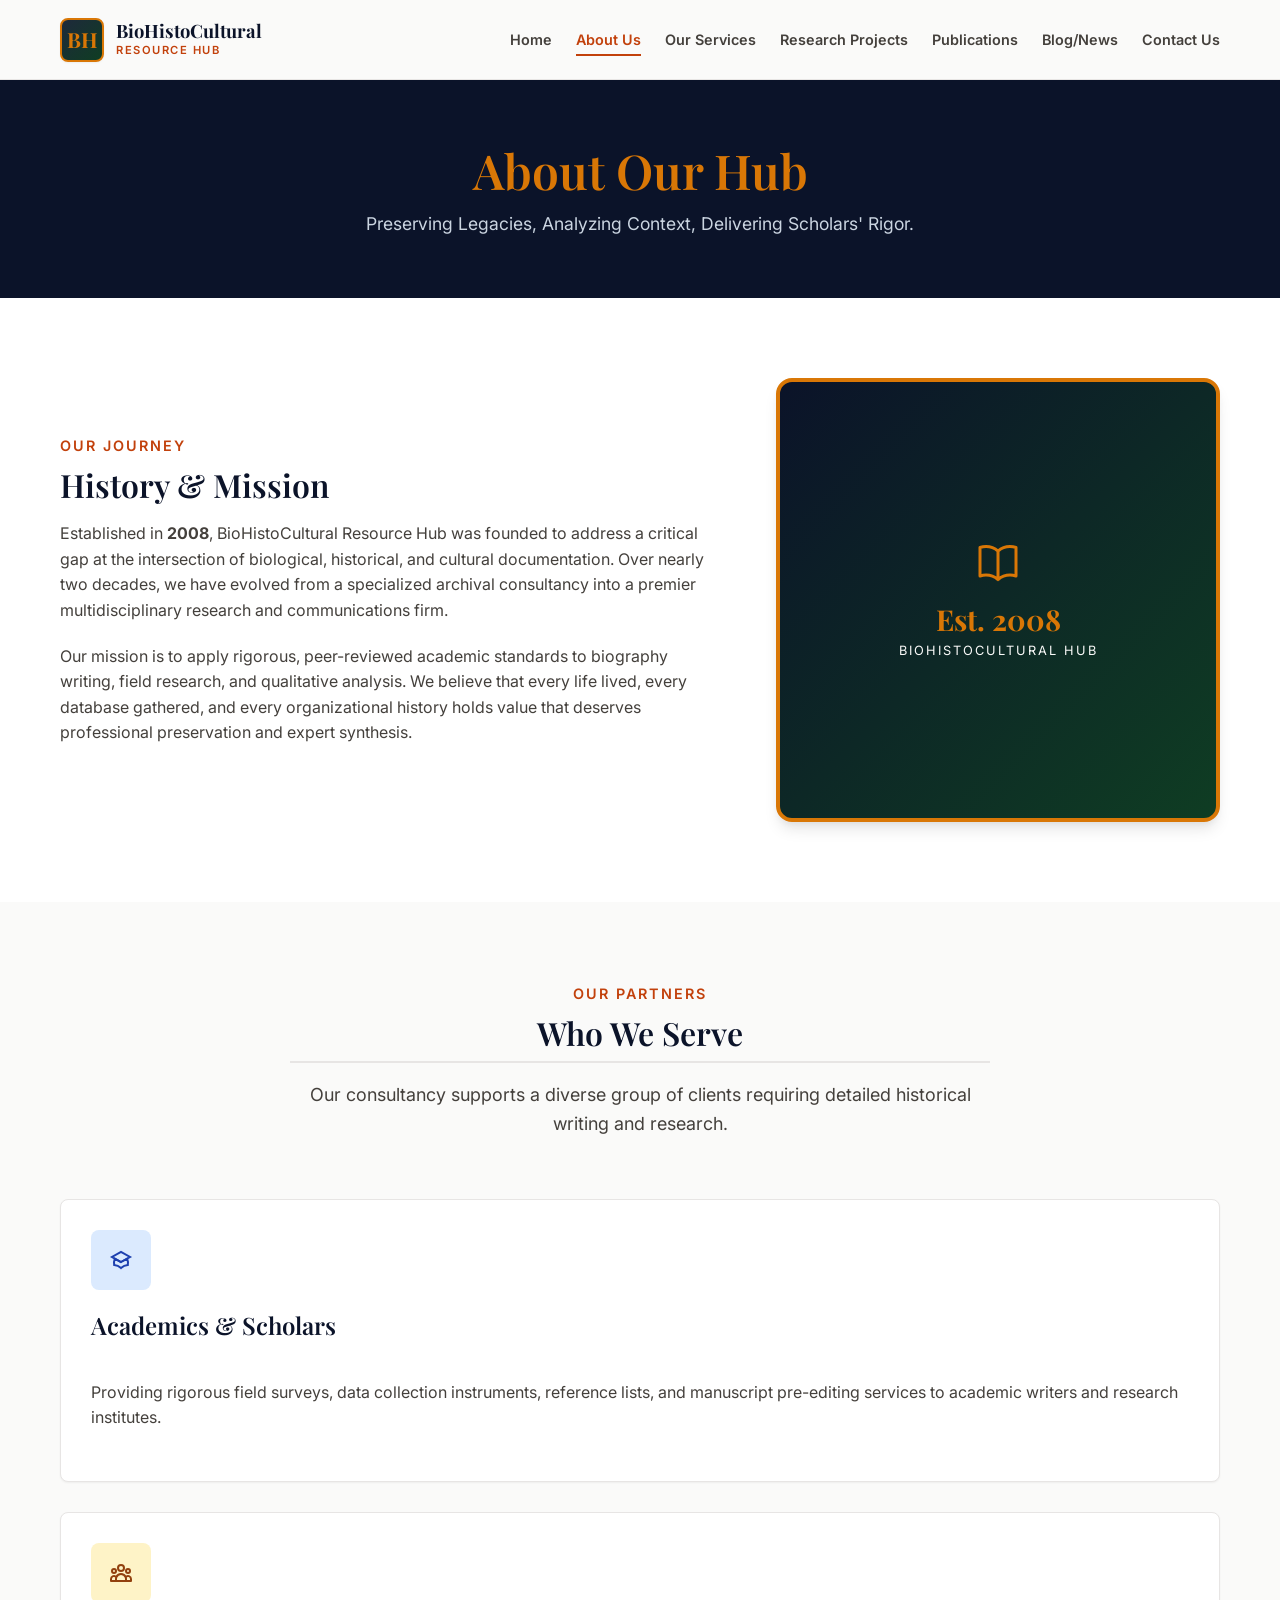
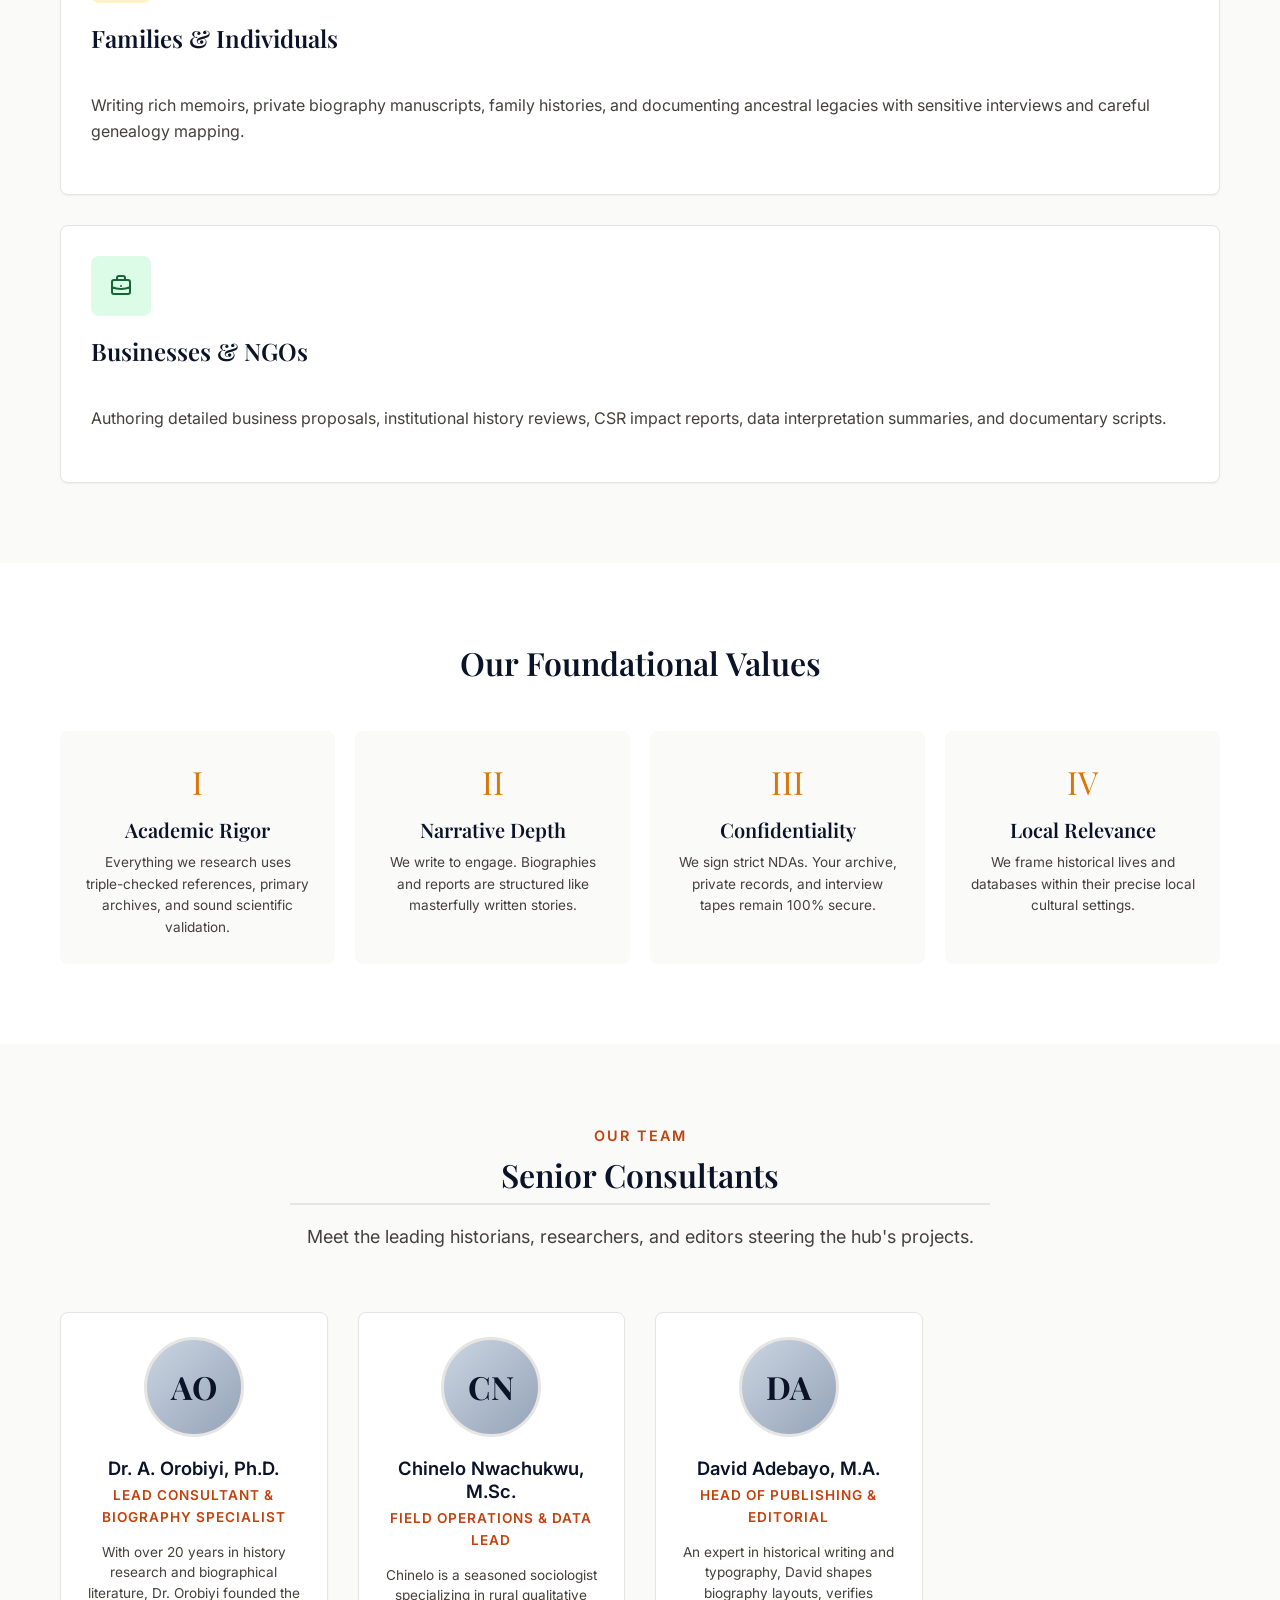
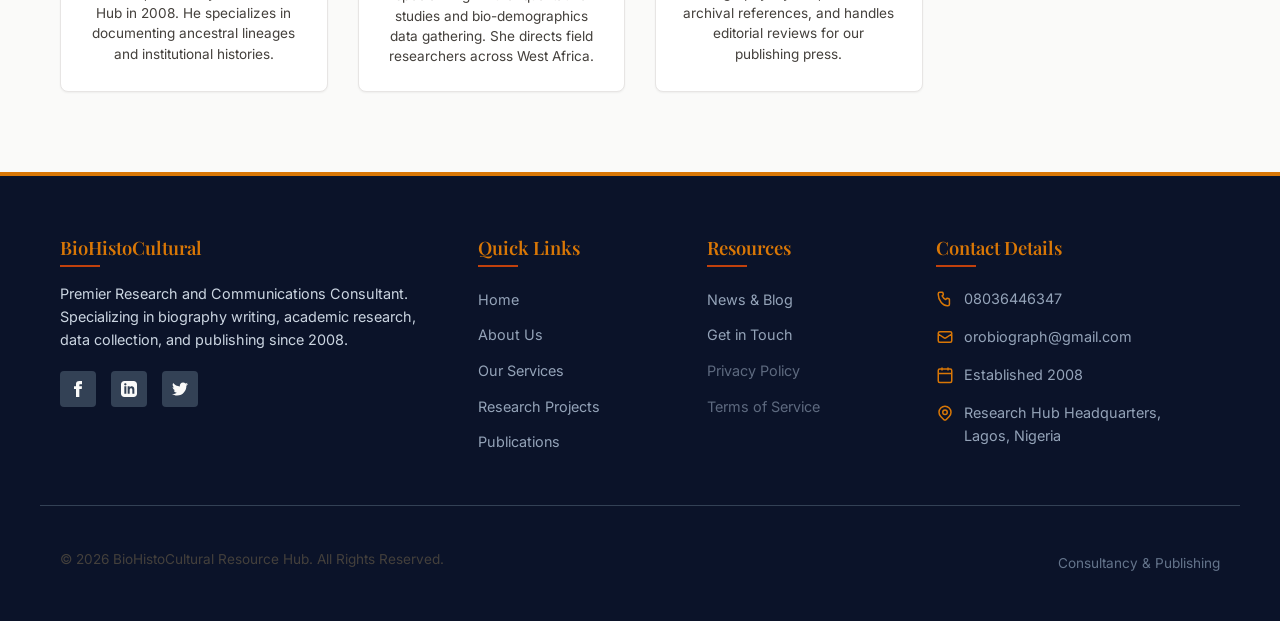
==== about.html @ 5bc04a0b "feat: initial commit" ====
<!DOCTYPE html>
<html lang="en">
<head>
  <meta charset="UTF-8">
  <meta name="viewport" content="width=device-width, initial-scale=1.0">
  <title>About Us — BioHistoCultural Resource Hub</title>
  <meta name="description" content="Learn about BioHistoCultural Resource Hub, founded in 2008. Explore our academic values, who we serve, and meet our senior research team.">
  <link rel="stylesheet" href="styles/variables.css">
  <link rel="stylesheet" href="styles/main.css">
  <link rel="stylesheet" href="styles/components.css">
  <link rel="stylesheet" href="styles/pages.css">
</head>
<body>

  <!-- Reusable Header Component Container -->
  <div id="header-root"></div>

  <main>
    <!-- Page Title Header -->
    <section class="bg-dark text-center" style="padding: 60px 0;">
      <div class="container animate-fade">
        <h1 style="color: var(--color-gold); margin: 0; font-size: 3rem;">About Our Hub</h1>
        <p style="color: #cbd5e1; margin-top: 10px; margin-bottom: 0; font-size: 1.1rem;">Preserving Legacies, Analyzing Context, Delivering Scholars' Rigor.</p>
      </div>
    </section>

    <!-- History & Mission -->
    <section class="bg-paper">
      <div class="container">
        <div class="about-history-grid">
          <div class="animate-left">
            <span class="section-subtitle">Our Journey</span>
            <h2 class="section-title" style="border-bottom: none; padding-bottom: 0;">History & Mission</h2>
            <p>
              Established in <strong>2008</strong>, BioHistoCultural Resource Hub was founded to address a critical gap at the intersection of biological, historical, and cultural documentation. Over nearly two decades, we have evolved from a specialized archival consultancy into a premier multidisciplinary research and communications firm.
            </p>
            <p>
              Our mission is to apply rigorous, peer-reviewed academic standards to biography writing, field research, and qualitative analysis. We believe that every life lived, every database gathered, and every organizational history holds value that deserves professional preservation and expert synthesis.
            </p>
          </div>
          <div class="animate-right">
            <div class="about-crest-placeholder">
              <svg width="48" height="48" fill="none" stroke="currentColor" stroke-width="1.5" viewBox="0 0 24 24"><path stroke-linecap="round" stroke-linejoin="round" d="M12 6.042A8.967 8.967 0 006 3.75c-1.052 0-2.062.18-3 .512v14.25A8.987 8.987 0 016 18c2.305 0 4.408.867 6 2.292m0-14.25a8.966 8.966 0 016-2.292c1.052 0 2.062.18 3 .512v14.25A8.987 8.987 0 0018 18a8.967 8.967 0 00-6 2.292m0-14.25v14.25"/></svg>
              <div class="crest-text">Est. 2008</div>
              <div class="crest-subtext">BioHistoCultural Hub</div>
            </div>
          </div>
        </div>
      </div>
    </section>

    <!-- Who We Serve -->
    <section>
      <div class="container">
        <div class="section-title-wrap text-center animate-fade">
          <span class="section-subtitle">Our Partners</span>
          <h2 class="section-title">Who We Serve</h2>
          <p class="section-desc">Our consultancy supports a diverse group of clients requiring detailed historical writing and research.</p>
        </div>

        <div class="card-grid">
          <!-- Scholars & Academics -->
          <div class="card animate-up stagger-1">
            <div class="card-icon" style="background-color: #dbeafe; color: #1e40af;">
              <svg width="24" height="24" fill="none" stroke="currentColor" stroke-width="2" viewBox="0 0 24 24"><path d="M12 14l9-5-9-5-9 5 9 5z"/><path d="M12 14l6.16-3.422a12.083 12.083 0 01.665 6.479A11.952 11.952 0 0012 20.055a11.952 11.952 0 00-6.824-2.998 12.078 12.078 0 01.665-6.479L12 14z"/></svg>
            </div>
            <h3>Academics & Scholars</h3>
            <p>Providing rigorous field surveys, data collection instruments, reference lists, and manuscript pre-editing services to academic writers and research institutes.</p>
          </div>

          <!-- Families & Individuals -->
          <div class="card animate-up stagger-2">
            <div class="card-icon" style="background-color: #fef3c7; color: #92400e;">
              <svg width="24" height="24" fill="none" stroke="currentColor" stroke-width="2" viewBox="0 0 24 24"><path stroke-linecap="round" stroke-linejoin="round" d="M17 20h5v-2a3 3 0 00-5.356-1.857M17 20H7m10 0v-2c0-.656-.126-1.283-.356-1.857M7 20H2v-2a3 3 0 015.356-1.857M7 20v-2c0-.656.126-1.283.356-1.857m0 0a5.002 5.002 0 019.288 0M15 7a3 3 0 11-6 0 3 3 0 016 0zm6 3a2 2 0 11-4 0 2 2 0 014 0zM7 10a2 2 0 11-4 0 2 2 0 014 0z"/></svg>
            </div>
            <h3>Families & Individuals</h3>
            <p>Writing rich memoirs, private biography manuscripts, family histories, and documenting ancestral legacies with sensitive interviews and careful genealogy mapping.</p>
          </div>

          <!-- Businesses & NGOs -->
          <div class="card animate-up stagger-3">
            <div class="card-icon" style="background-color: #dcfce7; color: #166534;">
              <svg width="24" height="24" fill="none" stroke="currentColor" stroke-width="2" viewBox="0 0 24 24"><path stroke-linecap="round" stroke-linejoin="round" d="M21 13.255A23.931 23.931 0 0112 15c-3.183 0-6.22-.62-9-1.745M16 6V4a2 2 0 00-2-2h-4a2 2 0 00-2 2v2m4 6h.01M5 20h14a2 2 0 002-2V8a2 2 0 00-2-2H5a2 2 0 00-2 2v10a2 2 0 002 2z"/></svg>
            </div>
            <h3>Businesses & NGOs</h3>
            <p>Authoring detailed business proposals, institutional history reviews, CSR impact reports, data interpretation summaries, and documentary scripts.</p>
          </div>
        </div>
      </div>
    </section>

    <!-- Our Values / Approach -->
    <section class="bg-paper">
      <div class="container animate-fade">
        <h2 class="text-center" style="margin-bottom: 40px; border-bottom: none;">Our Foundational Values</h2>
        <div style="display: grid; grid-template-columns: repeat(4, 1fr); gap: 20px; text-align: center;">
          <div class="animate-up stagger-1" style="background-color: var(--color-bg-base); padding: 25px; border-radius: var(--radius-md);">
            <div style="font-size: 2rem; color: var(--color-gold); font-family: var(--font-serif); margin-bottom: 10px;">I</div>
            <h4 style="margin-bottom: 10px;">Academic Rigor</h4>
            <p style="font-size: 0.85rem; margin: 0;">Everything we research uses triple-checked references, primary archives, and sound scientific validation.</p>
          </div>
          <div class="animate-up stagger-2" style="background-color: var(--color-bg-base); padding: 25px; border-radius: var(--radius-md);">
            <div style="font-size: 2rem; color: var(--color-gold); font-family: var(--font-serif); margin-bottom: 10px;">II</div>
            <h4 style="margin-bottom: 10px;">Narrative Depth</h4>
            <p style="font-size: 0.85rem; margin: 0;">We write to engage. Biographies and reports are structured like masterfully written stories.</p>
          </div>
          <div class="animate-up stagger-3" style="background-color: var(--color-bg-base); padding: 25px; border-radius: var(--radius-md);">
            <div style="font-size: 2rem; color: var(--color-gold); font-family: var(--font-serif); margin-bottom: 10px;">III</div>
            <h4 style="margin-bottom: 10px;">Confidentiality</h4>
            <p style="font-size: 0.85rem; margin: 0;">We sign strict NDAs. Your archive, private records, and interview tapes remain 100% secure.</p>
          </div>
          <div class="animate-up stagger-4" style="background-color: var(--color-bg-base); padding: 25px; border-radius: var(--radius-md);">
            <div style="font-size: 2rem; color: var(--color-gold); font-family: var(--font-serif); margin-bottom: 10px;">IV</div>
            <h4 style="margin-bottom: 10px;">Local Relevance</h4>
            <p style="font-size: 0.85rem; margin: 0;">We frame historical lives and databases within their precise local cultural settings.</p>
          </div>
        </div>
      </div>
    </section>

    <!-- Team Section -->
    <section>
      <div class="container">
        <div class="section-title-wrap text-center animate-fade">
          <span class="section-subtitle">Our Team</span>
          <h2 class="section-title">Senior Consultants</h2>
          <p class="section-desc">Meet the leading historians, researchers, and editors steering the hub's projects.</p>
        </div>

        <div class="team-grid">
          <!-- Team Member 1: Founder -->
          <div class="team-card animate-up stagger-1">
            <div class="team-avatar">AO</div>
            <h3 class="team-name">Dr. A. Orobiyi, Ph.D.</h3>
            <div class="team-role">Lead Consultant & Biography Specialist</div>
            <p class="team-bio">
              With over 20 years in history research and biographical literature, Dr. Orobiyi founded the Hub in 2008. He specializes in documenting ancestral lineages and institutional histories.
            </p>
          </div>

          <!-- Team Member 2: Chinelo -->
          <div class="team-card animate-up stagger-2">
            <div class="team-avatar">CN</div>
            <h3 class="team-name">Chinelo Nwachukwu, M.Sc.</h3>
            <div class="team-role">Field Operations & Data Lead</div>
            <p class="team-bio">
              Chinelo is a seasoned sociologist specializing in rural qualitative studies and bio-demographics data gathering. She directs field researchers across West Africa.
            </p>
          </div>

          <!-- Team Member 3: David -->
          <div class="team-card animate-up stagger-3">
            <div class="team-avatar">DA</div>
            <h3 class="team-name">David Adebayo, M.A.</h3>
            <div class="team-role">Head of Publishing & Editorial</div>
            <p class="team-bio">
              An expert in historical writing and typography, David shapes biography layouts, verifies archival references, and handles editorial reviews for our publishing press.
            </p>
          </div>
        </div>
      </div>
    </section>
  </main>

  <!-- Reusable Footer Component Container -->
  <div id="footer-root"></div>

  <!-- Scripts -->
  <script src="components/header.js"></script>
  <script src="components/footer.js"></script>
  <script src="js/main.js"></script>
</body>
</html>
---- styles/variables.css ----
@import url('https://fonts.googleapis.com/css2?family=Inter:wght@300;400;500;600;700&family=Playfair+Display:ital,wght@0,400;0,600;0,700;1,400&display=swap');

:root {
  /* Color Palette - Scholarship & Heritage */
  --color-navy-dark: #0b1329;       /* Deep scholar navy */
  --color-navy: #1e293b;            /* Classic dark navy */
  --color-navy-light: #334155;      /* Slate/Navy light */
  --color-green-dark: #0f3d23;      /* Deep forest green */
  --color-green: #15803d;           /* Vibrant forest green */
  --color-gold-dark: #b45309;       /* Scholarly warm gold */
  --color-gold: #d97706;            /* Rich gold */
  --color-terracotta: #c2410c;      /* Warm terracotta accent */
  --color-terracotta-light: #ffedd5;/* Soft cream terracotta */
  --color-bg-base: #fafaf9;         /* Soft warm off-white */
  --color-bg-paper: #ffffff;        /* Pure white paper */
  --color-bg-card: #f5f5f4;         /* Soft warm gray card */
  --color-border: #e7e5e4;          /* Soft warm border */
  
  /* Text Colors */
  --color-text-primary: #1c1917;    /* Stone 900 (High contrast) */
  --color-text-secondary: #44403c;  /* Stone 700 (Subtle) */
  --color-text-muted: #78716c;      /* Stone 500 (Disabled/Muted) */
  --color-text-on-dark: #fafaf9;    /* Clean off-white on dark backgrounds */
  
  /* Typography */
  --font-serif: 'Playfair Display', Georgia, serif;
  --font-sans: 'Inter', system-ui, -apple-system, BlinkMacSystemFont, 'Segoe UI', Roboto, sans-serif;
  
  /* Layout & Spacing */
  --container-max-width: 1200px;
  --header-height: 80px;
  
  /* Shadows */
  --shadow-sm: 0 1px 2px 0 rgba(0, 0, 0, 0.05);
  --shadow-md: 0 4px 6px -1px rgba(0, 0, 0, 0.1), 0 2px 4px -1px rgba(0, 0, 0, 0.06);
  --shadow-lg: 0 10px 15px -3px rgba(0, 0, 0, 0.1), 0 4px 6px -2px rgba(0, 0, 0, 0.05);
  
  /* Transitions */
  --transition-fast: 0.15s ease;
  --transition-normal: 0.3s ease;
  --transition-slow: 0.5s ease;
  
  /* Border Radius */
  --radius-sm: 4px;
  --radius-md: 8px;
  --radius-lg: 16px;
  --radius-full: 9999px;
}
---- styles/main.css ----
/* ==========================================================================
   CSS RESET & FOUNDATIONS
   ========================================================================== */
*, *::before, *::after {
  box-sizing: border-box;
}

body {
  margin: 0;
  padding: 0;
  font-family: var(--font-sans);
  background-color: var(--color-bg-base);
  color: var(--color-text-primary);
  line-height: 1.6;
  font-size: 16px;
  -webkit-font-smoothing: antialiased;
  -moz-osx-font-smoothing: grayscale;
}

/* Typography styles */
h1, h2, h3, h4, h5, h6 {
  font-family: var(--font-serif);
  color: var(--color-navy-dark);
  font-weight: 600;
  margin-top: 0;
  line-height: 1.25;
}

h1 { font-size: 2.5rem; }
h2 { font-size: 2rem; border-bottom: 2px solid var(--color-border); padding-bottom: 0.5rem; margin-bottom: 1.5rem; }
h3 { font-size: 1.5rem; }
h4 { font-size: 1.25rem; }

p {
  margin-bottom: 1.25rem;
  color: var(--color-text-secondary);
}

a {
  color: var(--color-terracotta);
  text-decoration: none;
  transition: color var(--transition-fast);
}

a:hover {
  color: var(--color-navy-dark);
}

img {
  max-width: 100%;
  height: auto;
  display: block;
  border-radius: var(--radius-sm);
}

/* ==========================================================================
   LAYOUT COMPONENTS
   ========================================================================== */
.container {
  width: 100%;
  max-width: var(--container-max-width);
  margin-left: auto;
  margin-right: auto;
  padding-left: 20px;
  padding-right: 20px;
}

/* Section styling */
section {
  padding: 80px 0;
  position: relative;
}

section.bg-dark {
  background-color: var(--color-navy-dark);
  color: var(--color-text-on-dark);
}

section.bg-dark h1,
section.bg-dark h2,
section.bg-dark h3,
section.bg-dark p {
  color: var(--color-text-on-dark);
}

section.bg-dark h2 {
  border-color: var(--color-navy-light);
}

section.bg-paper {
  background-color: var(--color-bg-paper);
}

/* ==========================================================================
   BUTTONS & ACTIONS
   ========================================================================== */
.btn {
  display: inline-flex;
  align-items: center;
  justify-content: center;
  padding: 12px 28px;
  border-radius: var(--radius-md);
  font-size: 0.95rem;
  font-weight: 600;
  cursor: pointer;
  transition: all var(--transition-fast);
  border: 2px solid transparent;
  text-align: center;
}

.btn-primary {
  background-color: var(--color-navy);
  color: var(--color-text-on-dark);
}

.btn-primary:hover {
  background-color: var(--color-navy-dark);
  color: var(--color-text-on-dark);
  transform: translateY(-2px);
  box-shadow: var(--shadow-md);
}

.btn-secondary {
  background-color: transparent;
  border-color: var(--color-navy);
  color: var(--color-navy);
}

.btn-secondary:hover {
  background-color: var(--color-navy);
  color: var(--color-text-on-dark);
  transform: translateY(-2px);
  box-shadow: var(--shadow-md);
}

.btn-accent {
  background-color: var(--color-terracotta);
  color: var(--color-text-on-dark);
}

.btn-accent:hover {
  background-color: #a83204;
  color: var(--color-text-on-dark);
  transform: translateY(-2px);
  box-shadow: var(--shadow-md);
}

.btn-sm {
  padding: 8px 16px;
  font-size: 0.85rem;
}

.btn-group {
  display: flex;
  gap: 15px;
  flex-wrap: wrap;
}

/* ==========================================================================
   CARD SYSTEM
   ========================================================================== */
.card-grid {
  display: grid;
  grid-template-columns: repeat(auto-fill, minmax(320px, 1-fraction));
  gap: 30px;
}

.card {
  background-color: var(--color-bg-paper);
  border: 1px solid var(--color-border);
  border-radius: var(--radius-md);
  padding: 30px;
  box-shadow: var(--shadow-sm);
  transition: all var(--transition-normal);
  display: flex;
  flex-direction: column;
}

.card:hover {
  transform: translateY(-5px);
  box-shadow: var(--shadow-lg);
  border-color: var(--color-gold);
}

.card-icon {
  margin-bottom: 20px;
  font-size: 2rem;
  color: var(--color-terracotta);
  display: flex;
  align-items: center;
  justify-content: center;
  width: 60px;
  height: 60px;
  background-color: var(--color-terracotta-light);
  border-radius: var(--radius-md);
}

/* ==========================================================================
   FORM CONTROLS
   ========================================================================== */
.form-group {
  margin-bottom: 20px;
}

.form-label {
  display: block;
  font-weight: 500;
  margin-bottom: 8px;
  color: var(--color-text-primary);
}

.form-control {
  width: 100%;
  padding: 12px 16px;
  border: 1px solid var(--color-border);
  border-radius: var(--radius-md);
  font-family: var(--font-sans);
  font-size: 1rem;
  background-color: var(--color-bg-paper);
  color: var(--color-text-primary);
  transition: border-color var(--transition-fast), box-shadow var(--transition-fast);
}

.form-control:focus {
  outline: none;
  border-color: var(--color-navy);
  box-shadow: 0 0 0 3px rgba(30, 41, 59, 0.1);
}

textarea.form-control {
  resize: vertical;
  min-height: 120px;
}

/* ==========================================================================
   UTILITY CLASSES & ANIMATIONS
   ========================================================================== */
.text-center { text-align: center; }
.text-left { text-align: left; }
.text-right { text-align: right; }

.section-title-wrap {
  text-align: center;
  margin-bottom: 60px;
  max-width: 700px;
  margin-left: auto;
  margin-right: auto;
}

.section-subtitle {
  color: var(--color-terracotta);
  font-family: var(--font-sans);
  font-weight: 600;
  text-transform: uppercase;
  letter-spacing: 2px;
  font-size: 0.9rem;
  display: block;
  margin-bottom: 8px;
}

.section-title {
  margin-bottom: 15px;
}

.section-desc {
  font-size: 1.125rem;
  color: var(--color-text-secondary);
}

/* Responsive grid layout */
@media (max-width: 768px) {
  h1 { font-size: 2rem; }
  h2 { font-size: 1.75rem; }
  section { padding: 60px 0; }
  .card-grid {
    grid-template-columns: 1fr;
  }
}

/* ==========================================================================
   SCROLL ANIMATIONS
   ========================================================================== */
.animate-fade {
  opacity: 0;
  transition: opacity var(--transition-slow);
}
.animate-fade.animated {
  opacity: 1;
}

.animate-up {
  opacity: 0;
  transform: translateY(40px);
  transition: opacity var(--transition-slow), transform var(--transition-slow);
}
.animate-up.animated {
  opacity: 1;
  transform: translateY(0);
}

.animate-left {
  opacity: 0;
  transform: translateX(-40px);
  transition: opacity var(--transition-slow), transform var(--transition-slow);
}
.animate-left.animated {
  opacity: 1;
  transform: translateX(0);
}

.animate-right {
  opacity: 0;
  transform: translateX(40px);
  transition: opacity var(--transition-slow), transform var(--transition-slow);
}
.animate-right.animated {
  opacity: 1;
  transform: translateX(0);
}

/* Stagger transitions for children list items */
.stagger-1 { transition-delay: 0.1s; }
.stagger-2 { transition-delay: 0.2s; }
.stagger-3 { transition-delay: 0.3s; }
.stagger-4 { transition-delay: 0.4s; }
.stagger-5 { transition-delay: 0.5s; }
---- styles/components.css ----
/* ==========================================================================
   HEADER NAVIGATION (STICKY)
   ========================================================================== */
.site-header {
  position: sticky;
  top: 0;
  left: 0;
  width: 100%;
  height: var(--header-height);
  background-color: rgba(250, 250, 249, 0.95);
  backdrop-filter: blur(8px);
  -webkit-backdrop-filter: blur(8px);
  border-bottom: 1px solid var(--color-border);
  z-index: 1000;
  display: flex;
  align-items: center;
  transition: all var(--transition-normal);
}

.site-header.scrolled {
  height: 70px;
  box-shadow: var(--shadow-md);
  background-color: rgba(15, 23, 42, 0.98);
  border-bottom-color: var(--color-navy-light);
}

.site-header.scrolled .logo-text {
  color: var(--color-text-on-dark);
}

.site-header.scrolled .logo-subtitle {
  color: var(--color-gold);
}

.site-header.scrolled .nav-link {
  color: var(--color-text-on-dark);
}

.site-header.scrolled .nav-link:hover,
.site-header.scrolled .nav-link.active {
  color: var(--color-gold);
}

.site-header.scrolled .hamburger-line {
  background-color: var(--color-text-on-dark);
}

.header-container {
  display: flex;
  justify-content: space-between;
  align-items: center;
  width: 100%;
}

/* Brand Logo */
.logo {
  display: flex;
  align-items: center;
  gap: 12px;
}

.logo-icon {
  width: 44px;
  height: 44px;
  background: linear-gradient(135deg, var(--color-navy), var(--color-green-dark));
  border-radius: var(--radius-md);
  display: flex;
  align-items: center;
  justify-content: center;
  border: 2px solid var(--color-gold);
  color: var(--color-gold);
  font-family: var(--font-serif);
  font-weight: 700;
  font-size: 1.3rem;
  box-shadow: var(--shadow-sm);
  transition: transform var(--transition-fast);
}

.logo:hover .logo-icon {
  transform: rotate(-5deg) scale(1.05);
}

.logo-info {
  display: flex;
  flex-direction: column;
}

.logo-text {
  font-family: var(--font-serif);
  font-size: 1.15rem;
  font-weight: 700;
  color: var(--color-navy-dark);
  line-height: 1.2;
}

.logo-subtitle {
  font-size: 0.7rem;
  text-transform: uppercase;
  letter-spacing: 1.5px;
  color: var(--color-terracotta);
  font-weight: 600;
}

/* Nav Menu */
.nav-menu {
  display: flex;
  align-items: center;
  gap: 30px;
}

.nav-list {
  display: flex;
  list-style: none;
  margin: 0;
  padding: 0;
  gap: 24px;
}

.nav-link {
  font-size: 0.9rem;
  font-weight: 600;
  color: var(--color-text-secondary);
  position: relative;
  padding: 8px 0;
  transition: color var(--transition-fast);
}

.nav-link::after {
  content: '';
  position: absolute;
  bottom: 0;
  left: 0;
  width: 0;
  height: 2px;
  background-color: var(--color-terracotta);
  transition: width var(--transition-fast);
}

.nav-link:hover::after,
.nav-link.active::after {
  width: 100%;
}

.nav-link:hover,
.nav-link.active {
  color: var(--color-terracotta);
}

/* Mobile Toggle Hamburger */
.hamburger {
  display: none;
  flex-direction: column;
  justify-content: space-between;
  width: 24px;
  height: 18px;
  background: transparent;
  border: none;
  cursor: pointer;
  padding: 0;
  z-index: 1100;
}

.hamburger-line {
  width: 100%;
  height: 2px;
  background-color: var(--color-navy-dark);
  transition: all var(--transition-fast);
}

/* Mobile Overlay Menu Open state */
@media (max-width: 991px) {
  .hamburger {
    display: flex;
  }
  
  .nav-menu {
    position: fixed;
    top: 0;
    right: -100%;
    width: 300px;
    height: 100vh;
    background-color: var(--color-navy-dark);
    padding: 100px 40px 40px;
    flex-direction: column;
    align-items: flex-start;
    justify-content: flex-start;
    box-shadow: var(--shadow-lg);
    transition: right var(--transition-normal);
    z-index: 1050;
  }
  
  .nav-menu.open {
    right: 0;
  }
  
  .nav-list {
    flex-direction: column;
    width: 100%;
    gap: 20px;
  }
  
  .nav-link {
    color: var(--color-text-on-dark);
    font-size: 1.1rem;
    display: block;
    width: 100%;
  }
  
  .nav-link::after {
    background-color: var(--color-gold);
  }
  
  .nav-link:hover,
  .nav-link.active {
    color: var(--color-gold);
  }
  
  /* Hamburger Animations */
  .hamburger.open .hamburger-line:nth-child(1) {
    transform: translateY(8px) rotate(45deg);
  }
  .hamburger.open .hamburger-line:nth-child(2) {
    opacity: 0;
  }
  .hamburger.open .hamburger-line:nth-child(3) {
    transform: translateY(-8px) rotate(-45deg);
  }
}

/* ==========================================================================
   FOOTER SECTION
   ========================================================================== */
.site-footer {
  background-color: var(--color-navy-dark);
  color: var(--color-text-on-dark);
  padding: 60px 0 30px;
  border-top: 4px solid var(--color-gold);
}

.footer-grid {
  display: grid;
  grid-template-columns: 2fr 1fr 1fr 1.5fr;
  gap: 40px;
  margin-bottom: 40px;
}

@media (max-width: 991px) {
  .footer-grid {
    grid-template-columns: 1fr 1fr;
  }
}

@media (max-width: 576px) {
  .footer-grid {
    grid-template-columns: 1fr;
  }
}

.footer-col h4 {
  color: var(--color-gold);
  font-size: 1.15rem;
  margin-bottom: 20px;
  position: relative;
  padding-bottom: 8px;
}

.footer-col h4::after {
  content: '';
  position: absolute;
  bottom: 0;
  left: 0;
  width: 40px;
  height: 2px;
  background-color: var(--color-terracotta);
}

.footer-about p {
  color: #94a3b8;
  font-size: 0.9rem;
  margin-bottom: 20px;
}

.footer-links {
  list-style: none;
  padding: 0;
  margin: 0;
}

.footer-links li {
  margin-bottom: 10px;
}

.footer-links a {
  color: #94a3b8;
  font-size: 0.9rem;
  transition: all var(--transition-fast);
  display: inline-block;
}

.footer-links a:hover {
  color: var(--color-gold);
  transform: translateX(4px);
}

.footer-contact-info {
  list-style: none;
  padding: 0;
  margin: 0;
}

.footer-contact-info li {
  display: flex;
  align-items: flex-start;
  gap: 10px;
  margin-bottom: 15px;
  font-size: 0.9rem;
  color: #94a3b8;
}

.footer-contact-info li svg {
  color: var(--color-gold);
  margin-top: 3px;
  flex-shrink: 0;
}

.footer-contact-info a {
  color: #94a3b8;
}

.footer-contact-info a:hover {
  color: var(--color-gold);
}

.social-links {
  display: flex;
  gap: 15px;
}

.social-btn {
  display: flex;
  align-items: center;
  justify-content: center;
  width: 36px;
  height: 36px;
  border-radius: var(--radius-sm);
  background-color: var(--color-navy-light);
  color: var(--color-text-on-dark);
  transition: all var(--transition-fast);
}

.social-btn:hover {
  background-color: var(--color-gold);
  color: var(--color-navy-dark);
  transform: translateY(-2px);
}

.footer-bottom {
  border-top: 1px solid var(--color-navy-light);
  padding-top: 30px;
  display: flex;
  justify-content: space-between;
  align-items: center;
  flex-wrap: wrap;
  gap: 15px;
  font-size: 0.85rem;
  color: #64748b;
}

.footer-bottom-links {
  display: flex;
  gap: 20px;
}

.footer-bottom-links a {
  color: #64748b;
}

.footer-bottom-links a:hover {
  color: var(--color-gold);
}

/* ==========================================================================
   TRUST BADGE & MISCELLANEOUS
   ========================================================================== */
.trust-badge {
  display: inline-flex;
  align-items: center;
  gap: 8px;
  padding: 6px 14px;
  background-color: var(--color-terracotta-light);
  border-radius: var(--radius-full);
  color: var(--color-terracotta);
  font-size: 0.85rem;
  font-weight: 600;
  border: 1px solid rgba(194, 65, 12, 0.2);
  margin-bottom: 20px;
}

.trust-badge-dark {
  background-color: var(--color-navy-light);
  color: var(--color-gold);
  border-color: rgba(217, 119, 6, 0.2);
}

/* ==========================================================================
   MAP PLACEHOLDER
   ========================================================================== */
.map-placeholder {
  width: 100%;
  height: 350px;
  background-color: #e2e8f0;
  border: 1px solid var(--color-border);
  border-radius: var(--radius-md);
  position: relative;
  overflow: hidden;
  box-shadow: var(--shadow-sm);
}

.map-visual {
  position: absolute;
  top: 0;
  left: 0;
  width: 100%;
  height: 100%;
  opacity: 0.8;
  background-image: radial-gradient(#94a3b8 1px, transparent 1px), radial-gradient(#94a3b8 1px, #e2e8f0 1px);
  background-size: 20px 20px;
  background-position: 0 0, 10px 10px;
}

.map-content {
  position: absolute;
  top: 50%;
  left: 50%;
  transform: translate(-50%, -50%);
  background-color: rgba(255, 255, 255, 0.95);
  padding: 25px;
  border-radius: var(--radius-md);
  border: 1px solid var(--color-gold);
  text-align: center;
  max-width: 320px;
  box-shadow: var(--shadow-lg);
  backdrop-filter: blur(4px);
}

.map-content h4 {
  margin-bottom: 5px;
}

.map-content p {
  font-size: 0.85rem;
  margin-bottom: 15px;
}
---- styles/pages.css ----
/* ==========================================================================
   HOME PAGE LAYOUT
   ========================================================================== */
.hero-section {
  background-color: var(--color-navy-dark);
  background-image: linear-gradient(135deg, rgba(11, 19, 41, 0.95) 0%, rgba(15, 83, 35, 0.4) 100%);
  color: var(--color-text-on-dark);
  padding: 120px 0 100px;
  text-align: center;
  position: relative;
  overflow: hidden;
}

.hero-section::before {
  content: '';
  position: absolute;
  top: 0;
  left: 0;
  width: 100%;
  height: 100%;
  opacity: 0.05;
  background-image: radial-gradient(var(--color-gold) 1.5px, transparent 1.5px);
  background-size: 24px 24px;
  pointer-events: none;
}

.hero-content {
  max-width: 800px;
  margin: 0 auto;
  z-index: 10;
  position: relative;
}

.hero-title {
  font-size: 3.5rem;
  color: var(--color-bg-base);
  margin-bottom: 24px;
  line-height: 1.15;
}

.hero-tagline {
  font-size: 1.35rem;
  color: var(--color-gold);
  font-weight: 500;
  margin-bottom: 30px;
  font-family: var(--font-sans);
}

.hero-intro {
  font-size: 1.15rem;
  line-height: 1.7;
  color: #cbd5e1;
  margin-bottom: 40px;
}

/* Service Snapshot Grid */
.home-services-intro {
  margin-bottom: 50px;
}

.home-services-grid {
  display: grid;
  grid-template-columns: repeat(3, 1fr);
  gap: 30px;
}

@media (max-width: 991px) {
  .home-services-grid {
    grid-template-columns: repeat(2, 1fr);
  }
}

@media (max-width: 768px) {
  .hero-title { font-size: 2.5rem; }
  .hero-tagline { font-size: 1.15rem; }
  .home-services-grid {
    grid-template-columns: 1fr;
  }
}

/* Testimonial Quote slider */
.testimonial-section {
  background-color: var(--color-bg-card);
}

.testimonial-grid {
  display: grid;
  grid-template-columns: repeat(2, 1fr);
  gap: 30px;
  margin-top: 40px;
}

@media (max-width: 768px) {
  .testimonial-grid {
    grid-template-columns: 1fr;
  }
}

.testimonial-card {
  background-color: var(--color-bg-paper);
  border-left: 4px solid var(--color-terracotta);
  border-radius: var(--radius-md);
  padding: 30px;
  box-shadow: var(--shadow-sm);
  position: relative;
}

.testimonial-quote {
  font-family: var(--font-serif);
  font-style: italic;
  font-size: 1.1rem;
  color: var(--color-text-secondary);
  margin-bottom: 20px;
  line-height: 1.6;
}

.testimonial-author {
  display: flex;
  align-items: center;
  gap: 12px;
}

.author-avatar {
  width: 48px;
  height: 48px;
  background-color: var(--color-navy);
  border-radius: var(--radius-full);
  display: flex;
  align-items: center;
  justify-content: center;
  color: var(--color-gold);
  font-weight: 700;
  font-size: 1.1rem;
}

.author-info h5 {
  margin: 0;
  font-family: var(--font-sans);
  font-size: 0.95rem;
  font-weight: 600;
  color: var(--color-navy-dark);
}

.author-info p {
  margin: 0;
  font-size: 0.8rem;
  color: var(--color-text-muted);
}

/* ==========================================================================
   ABOUT US PAGE LAYOUT
   ========================================================================== */
.about-history-grid {
  display: grid;
  grid-template-columns: 1.2fr 0.8fr;
  gap: 50px;
  align-items: center;
}

@media (max-width: 991px) {
  .about-history-grid {
    grid-template-columns: 1fr;
  }
}

.about-crest-placeholder {
  width: 100%;
  aspect-ratio: 1;
  background: linear-gradient(135deg, var(--color-navy-dark), var(--color-green-dark));
  border: 4px solid var(--color-gold);
  border-radius: var(--radius-lg);
  display: flex;
  flex-direction: column;
  align-items: center;
  justify-content: center;
  color: var(--color-gold);
  padding: 40px;
  text-align: center;
  box-shadow: var(--shadow-lg);
}

.crest-text {
  font-family: var(--font-serif);
  font-size: 1.8rem;
  font-weight: 700;
  margin-top: 15px;
  line-height: 1.2;
}

.crest-subtext {
  font-size: 0.8rem;
  letter-spacing: 2px;
  text-transform: uppercase;
  margin-top: 5px;
  color: var(--color-bg-base);
}

/* Team Grid */
.team-grid {
  display: grid;
  grid-template-columns: repeat(auto-fill, minmax(250px, 1fr));
  gap: 30px;
  margin-top: 40px;
}

.team-card {
  background-color: var(--color-bg-paper);
  border: 1px solid var(--color-border);
  border-radius: var(--radius-md);
  padding: 24px;
  text-align: center;
  box-shadow: var(--shadow-sm);
  transition: all var(--transition-normal);
}

.team-card:hover {
  transform: translateY(-5px);
  box-shadow: var(--shadow-md);
  border-color: var(--color-gold);
}

.team-avatar {
  width: 100px;
  height: 100px;
  background: linear-gradient(135deg, #cbd5e1, #94a3b8);
  border: 3px solid var(--color-border);
  border-radius: var(--radius-full);
  margin: 0 auto 20px;
  display: flex;
  align-items: center;
  justify-content: center;
  color: var(--color-navy-dark);
  font-size: 2rem;
  font-weight: 700;
  font-family: var(--font-serif);
  transition: border-color var(--transition-normal);
}

.team-card:hover .team-avatar {
  border-color: var(--color-gold);
}

.team-name {
  font-family: var(--font-sans);
  font-size: 1.15rem;
  font-weight: 600;
  margin-bottom: 5px;
  color: var(--color-navy-dark);
}

.team-role {
  font-size: 0.85rem;
  color: var(--color-terracotta);
  text-transform: uppercase;
  letter-spacing: 1px;
  font-weight: 600;
  margin-bottom: 12px;
}

.team-bio {
  font-size: 0.85rem;
  color: var(--color-text-secondary);
  line-height: 1.5;
  margin-bottom: 0;
}

/* ==========================================================================
   SERVICES PAGE LAYOUT
   ========================================================================== */
.service-details-grid {
  display: grid;
  grid-template-columns: repeat(2, 1fr);
  gap: 40px;
  margin-top: 40px;
}

@media (max-width: 768px) {
  .service-details-grid {
    grid-template-columns: 1fr;
  }
}

.service-card-expanded {
  background-color: var(--color-bg-paper);
  border: 1px solid var(--color-border);
  border-radius: var(--radius-md);
  padding: 40px;
  box-shadow: var(--shadow-sm);
  display: flex;
  flex-direction: column;
  justify-content: space-between;
}

.service-card-expanded h3 {
  border-bottom: 2px solid var(--color-terracotta-light);
  padding-bottom: 10px;
  margin-bottom: 15px;
}

.service-card-expanded ul {
  padding-left: 20px;
  margin-bottom: 30px;
}

.service-card-expanded li {
  margin-bottom: 8px;
  color: var(--color-text-secondary);
  font-size: 0.95rem;
}

/* ==========================================================================
   RESEARCH PROJECTS PAGE
   ========================================================================== */
.filter-nav {
  display: flex;
  justify-content: center;
  gap: 10px;
  margin-bottom: 40px;
  flex-wrap: wrap;
}

.filter-btn {
  background-color: var(--color-bg-paper);
  border: 1px solid var(--color-border);
  padding: 8px 20px;
  border-radius: var(--radius-full);
  font-weight: 600;
  font-size: 0.9rem;
  color: var(--color-text-secondary);
  cursor: pointer;
  transition: all var(--transition-fast);
}

.filter-btn:hover,
.filter-btn.active {
  background-color: var(--color-navy);
  color: var(--color-text-on-dark);
  border-color: var(--color-navy);
}

.project-card {
  display: flex;
  flex-direction: column;
  justify-content: space-between;
  height: 100%;
}

.project-tag {
  display: inline-block;
  align-self: flex-start;
  font-size: 0.75rem;
  font-weight: 600;
  text-transform: uppercase;
  color: var(--color-gold-dark);
  background-color: #fef3c7;
  padding: 4px 10px;
  border-radius: var(--radius-sm);
  margin-bottom: 15px;
}

.project-meta {
  font-size: 0.85rem;
  color: var(--color-text-muted);
  margin-bottom: 10px;
  font-weight: 500;
}

/* ==========================================================================
   PUBLICATIONS PAGE
   ========================================================================== */
.publications-list {
  display: flex;
  flex-direction: column;
  gap: 25px;
}

.publication-item {
  background-color: var(--color-bg-paper);
  border: 1px solid var(--color-border);
  border-left: 5px solid var(--color-navy);
  border-radius: var(--radius-md);
  padding: 25px 30px;
  box-shadow: var(--shadow-sm);
  display: flex;
  justify-content: space-between;
  align-items: center;
  gap: 30px;
  transition: all var(--transition-normal);
}

.publication-item:hover {
  transform: translateX(5px);
  border-left-color: var(--color-gold);
  box-shadow: var(--shadow-md);
}

@media (max-width: 768px) {
  .publication-item {
    flex-direction: column;
    align-items: flex-start;
    gap: 20px;
  }
}

.pub-info {
  flex: 1;
}

.pub-title {
  font-family: var(--font-serif);
  font-size: 1.25rem;
  font-weight: 600;
  color: var(--color-navy-dark);
  margin-bottom: 8px;
}

.pub-citation {
  font-family: var(--font-sans);
  font-size: 0.9rem;
  color: var(--color-text-secondary);
  line-height: 1.5;
  margin-bottom: 10px;
}

.pub-tags {
  display: flex;
  gap: 10px;
  flex-wrap: wrap;
}

.pub-tag {
  font-size: 0.75rem;
  padding: 2px 8px;
  background-color: var(--color-bg-card);
  color: var(--color-text-secondary);
  border-radius: var(--radius-sm);
  border: 1px solid var(--color-border);
}

.pub-action {
  flex-shrink: 0;
}

/* ==========================================================================
   BLOG / NEWS PAGES
   ========================================================================== */
.blog-card {
  display: flex;
  flex-direction: column;
  justify-content: space-between;
}

.blog-date {
  font-size: 0.85rem;
  color: var(--color-text-muted);
  margin-bottom: 10px;
  display: block;
}

.blog-card-title {
  font-family: var(--font-serif);
  font-size: 1.35rem;
  margin-bottom: 12px;
  line-height: 1.3;
}

.blog-card-title a {
  color: var(--color-navy-dark);
}

.blog-card-title a:hover {
  color: var(--color-terracotta);
}

/* Single Blog Post Template */
.blog-post-container {
  max-width: 800px;
  margin: 0 auto;
  padding: 60px 20px;
}

.post-header {
  text-align: center;
  margin-bottom: 40px;
}

.post-category {
  color: var(--color-terracotta);
  text-transform: uppercase;
  font-weight: 600;
  letter-spacing: 1.5px;
  font-size: 0.85rem;
  margin-bottom: 10px;
  display: block;
}

.post-title {
  font-size: 2.8rem;
  margin-bottom: 20px;
}

.post-meta {
  display: flex;
  justify-content: center;
  gap: 20px;
  font-size: 0.9rem;
  color: var(--color-text-muted);
  border-bottom: 1px solid var(--color-border);
  padding-bottom: 20px;
}

.post-content {
  font-size: 1.1rem;
  line-height: 1.8;
  color: var(--color-text-primary);
  font-family: var(--font-serif);
}

.post-content p {
  margin-bottom: 1.6rem;
  color: var(--color-text-secondary);
}

.post-content blockquote {
  border-left: 4px solid var(--color-gold);
  padding-left: 20px;
  margin: 30px 0;
  font-style: italic;
  color: var(--color-navy-light);
  font-size: 1.25rem;
}

.post-content h3 {
  font-family: var(--font-sans);
  color: var(--color-navy-dark);
  font-size: 1.5rem;
  margin-top: 40px;
  margin-bottom: 15px;
}

.post-footer {
  border-top: 1px solid var(--color-border);
  padding-top: 30px;
  margin-top: 50px;
  display: flex;
  justify-content: space-between;
  align-items: center;
}

.author-card {
  display: flex;
  align-items: center;
  gap: 15px;
  background-color: var(--color-bg-card);
  padding: 20px;
  border-radius: var(--radius-md);
  margin-top: 40px;
}

/* ==========================================================================
   CONTACT US PAGE LAYOUT
   ========================================================================== */
.contact-grid {
  display: grid;
  grid-template-columns: 1.1fr 0.9fr;
  gap: 50px;
}

@media (max-width: 991px) {
  .contact-grid {
    grid-template-columns: 1fr;
  }
}

.contact-info-panel {
  background-color: var(--color-navy-dark);
  color: var(--color-text-on-dark);
  padding: 40px;
  border-radius: var(--radius-lg);
  border-top: 4px solid var(--color-gold);
  box-shadow: var(--shadow-lg);
}

.contact-info-panel h3 {
  color: var(--color-text-on-dark);
  margin-bottom: 30px;
}

.contact-channels {
  list-style: none;
  padding: 0;
  margin: 0 0 40px 0;
}

.contact-channels li {
  display: flex;
  align-items: flex-start;
  gap: 15px;
  margin-bottom: 25px;
}

.contact-channels svg {
  color: var(--color-gold);
  flex-shrink: 0;
  margin-top: 4px;
}

.channel-title {
  display: block;
  font-size: 0.8rem;
  text-transform: uppercase;
  color: var(--color-gold);
  font-weight: 600;
  letter-spacing: 1px;
  margin-bottom: 4px;
}

.channel-detail a {
  color: var(--color-text-on-dark);
  font-size: 1.1rem;
  font-weight: 500;
}

.channel-detail a:hover {
  color: var(--color-gold);
}

.channel-detail span {
  font-size: 1rem;
  color: #cbd5e1;
}

/* Success Modal / Banner */
.submit-status-banner {
  padding: 15px 20px;
  border-radius: var(--radius-md);
  margin-bottom: 20px;
  display: none;
  font-weight: 500;
  font-size: 0.95rem;
}

.submit-status-banner.success {
  display: block;
  background-color: #dcfce7;
  color: #166534;
  border: 1px solid #bbf7d0;
}

.submit-status-banner.error {
  display: block;
  background-color: #fee2e2;
  color: #991b1b;
  border: 1px solid #fecaca;
}
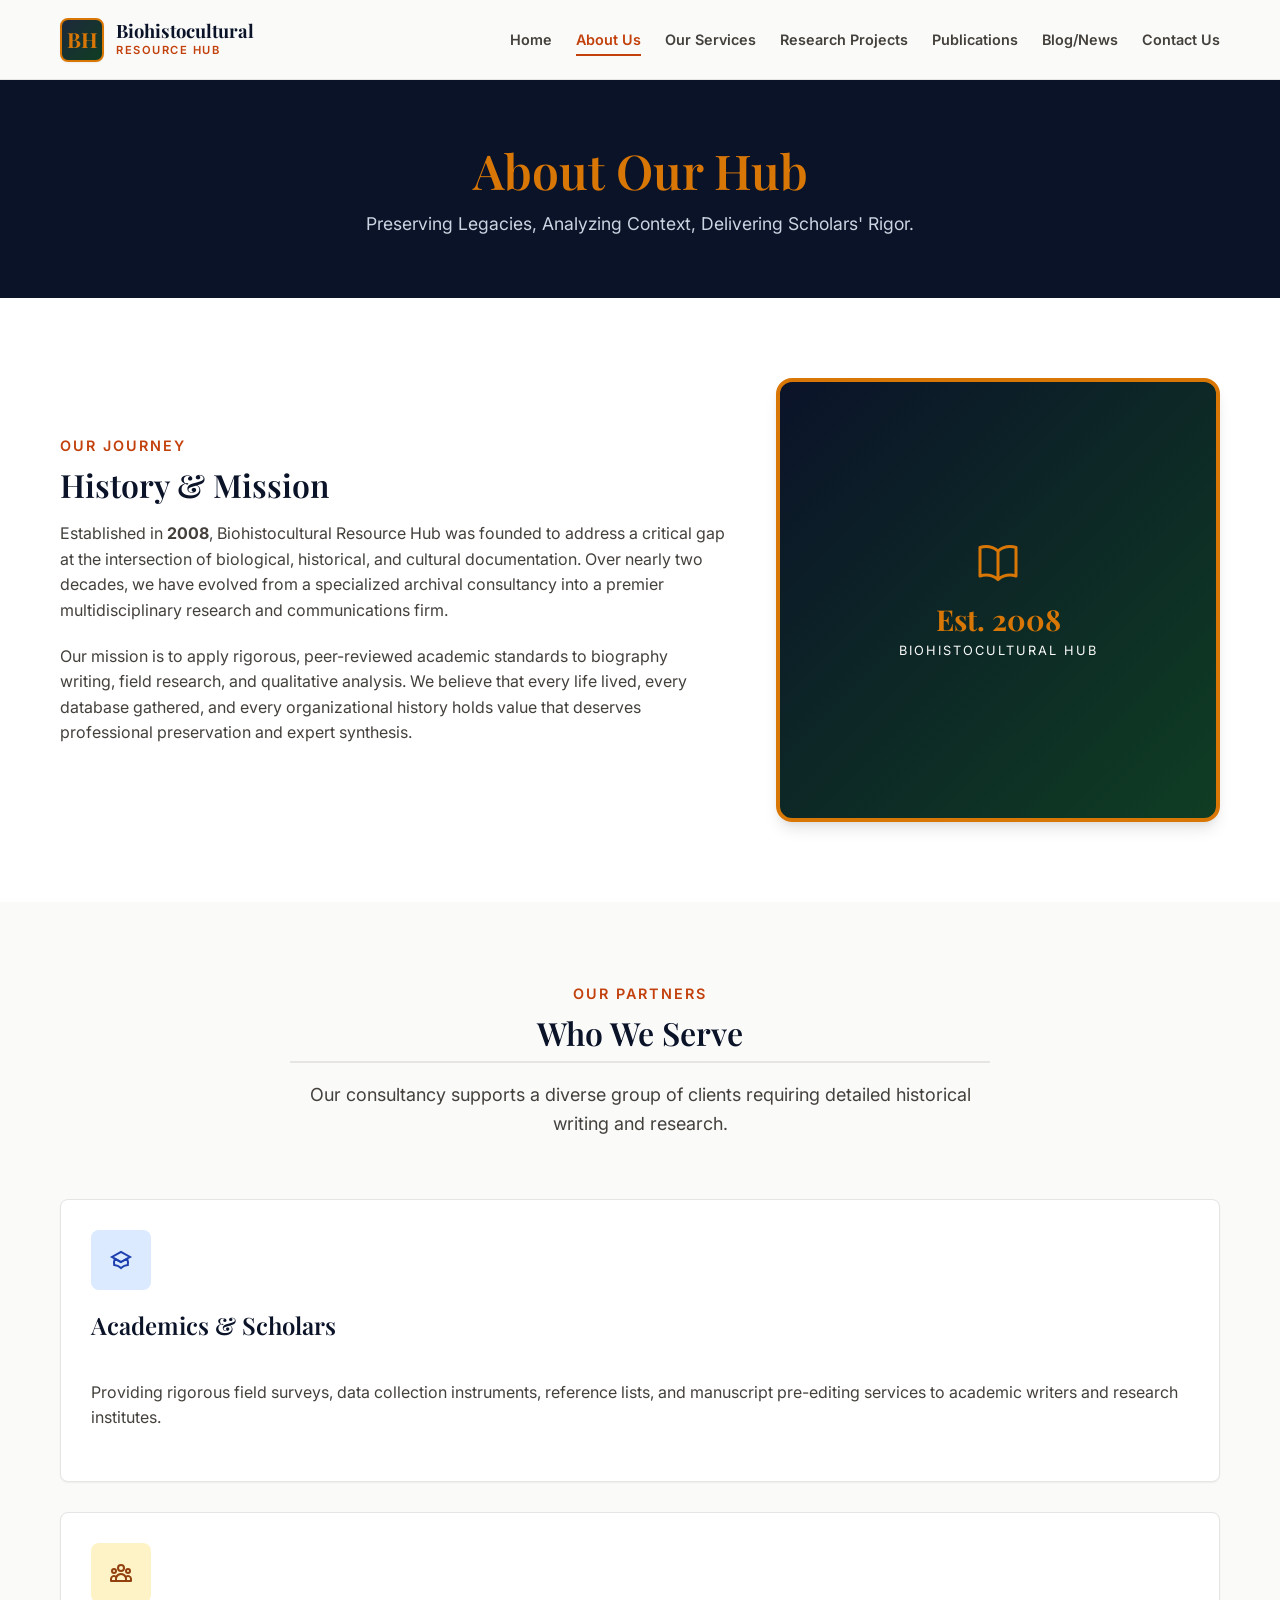
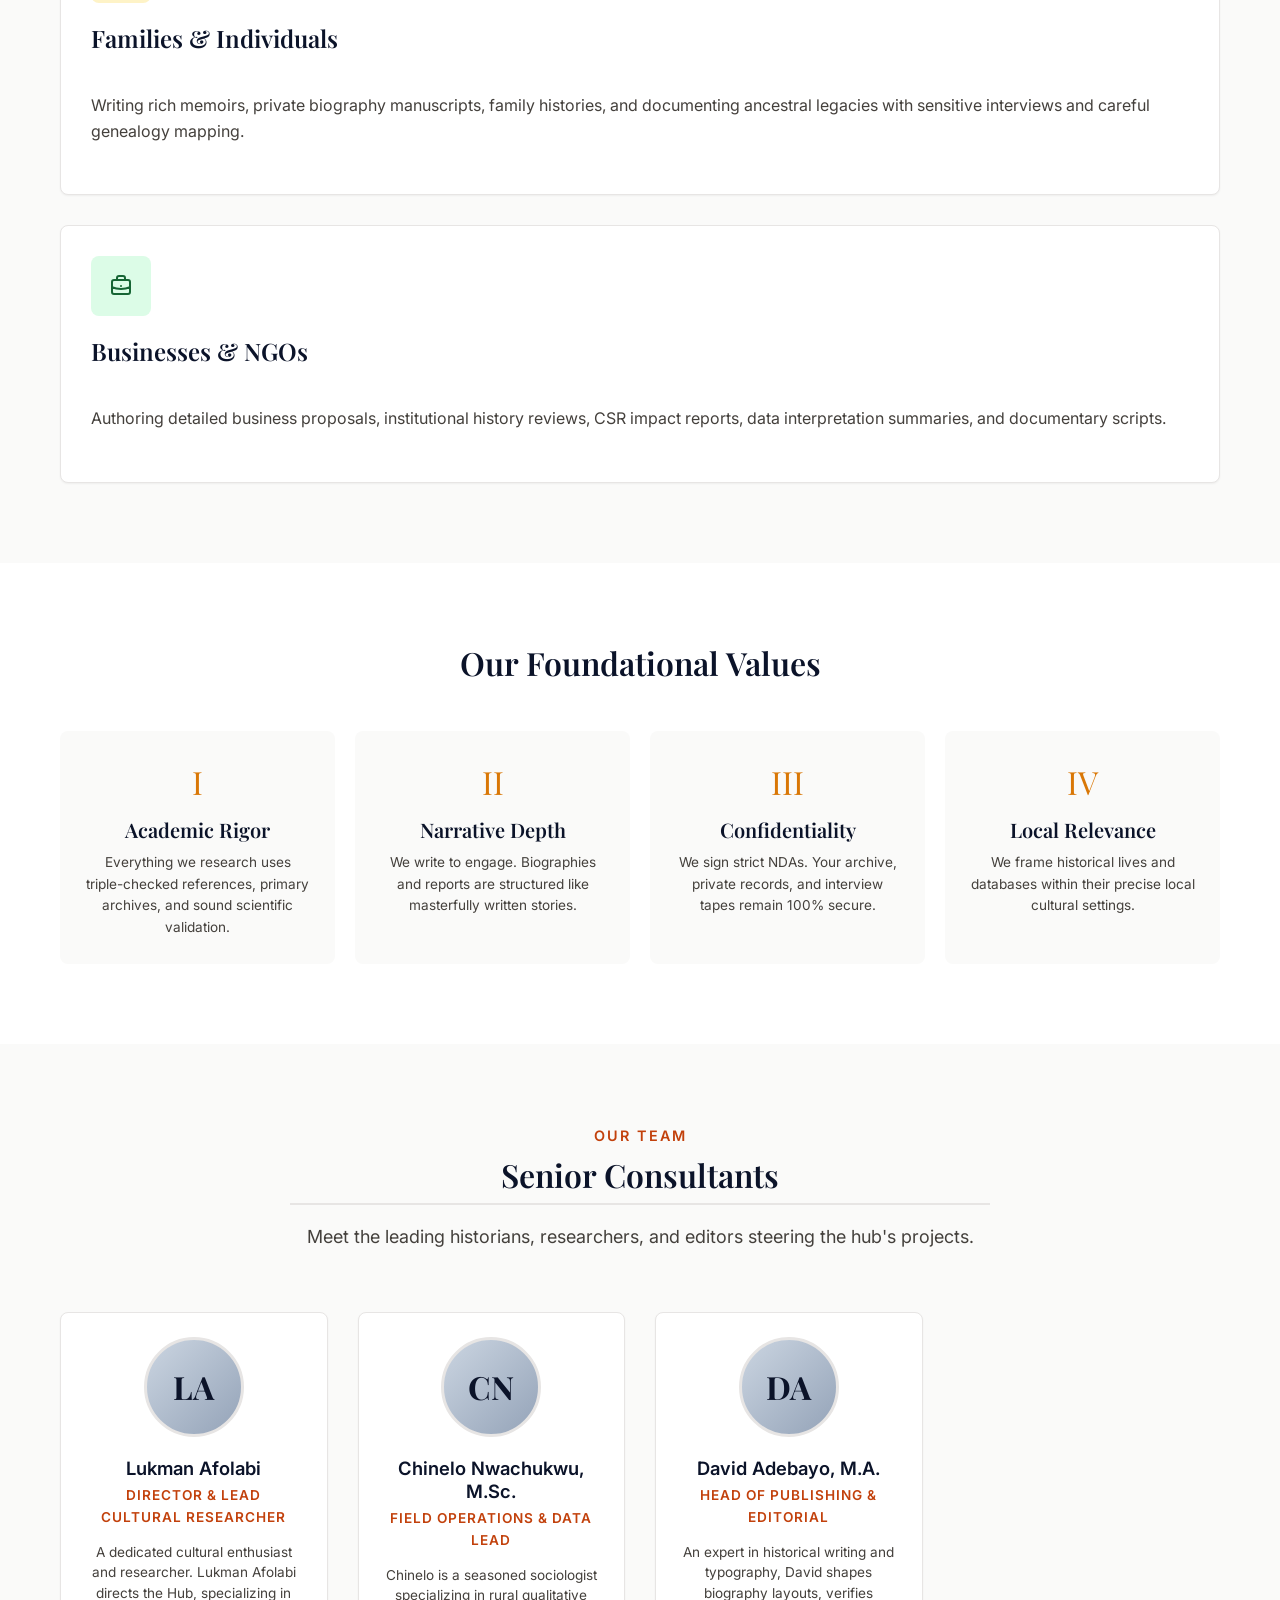
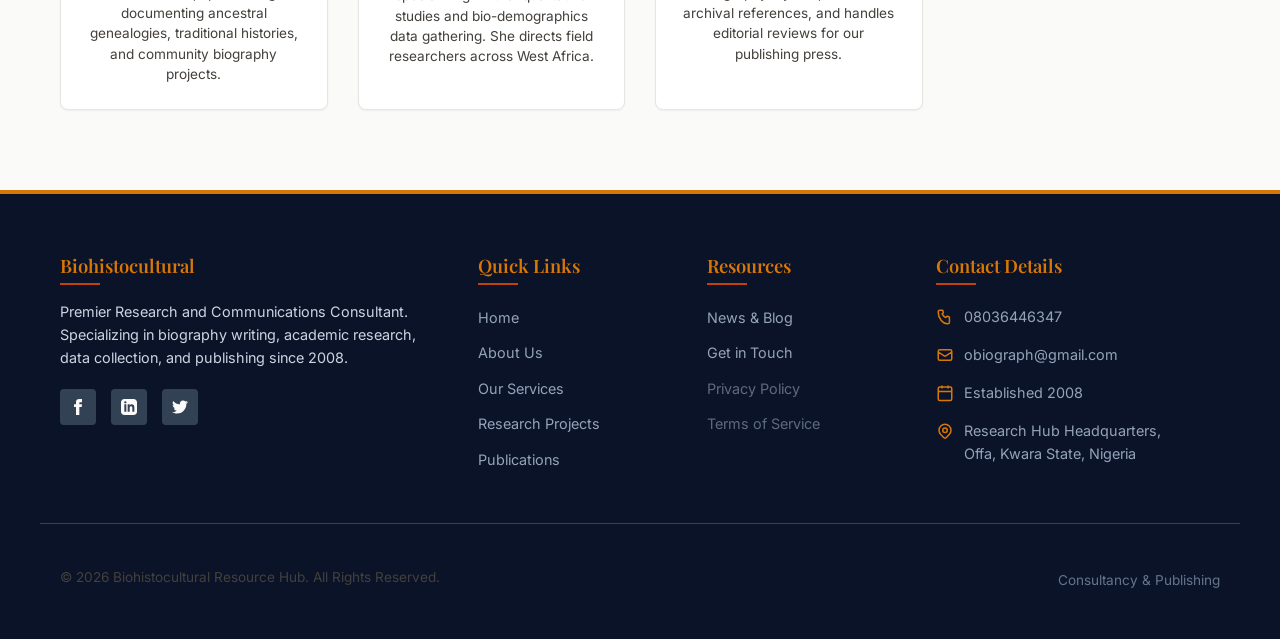
==== commit 11c7ddbe: "feat: reafactoring some parts" ====
--- a/about.html
+++ b/about.html
@@ -3,8 +3,8 @@
 <head>
   <meta charset="UTF-8">
   <meta name="viewport" content="width=device-width, initial-scale=1.0">
-  <title>About Us — BioHistoCultural Resource Hub</title>
-  <meta name="description" content="Learn about BioHistoCultural Resource Hub, founded in 2008. Explore our academic values, who we serve, and meet our senior research team.">
+  <title>About Us — Biohistocultural Resource Hub</title>
+  <meta name="description" content="Learn about Biohistocultural Resource Hub, founded in 2008. Explore our academic values, who we serve, and meet our senior research team.">
   <link rel="stylesheet" href="styles/variables.css">
   <link rel="stylesheet" href="styles/main.css">
   <link rel="stylesheet" href="styles/components.css">
@@ -32,7 +32,7 @@
             <span class="section-subtitle">Our Journey</span>
             <h2 class="section-title" style="border-bottom: none; padding-bottom: 0;">History & Mission</h2>
             <p>
-              Established in <strong>2008</strong>, BioHistoCultural Resource Hub was founded to address a critical gap at the intersection of biological, historical, and cultural documentation. Over nearly two decades, we have evolved from a specialized archival consultancy into a premier multidisciplinary research and communications firm.
+              Established in <strong>2008</strong>, Biohistocultural Resource Hub was founded to address a critical gap at the intersection of biological, historical, and cultural documentation. Over nearly two decades, we have evolved from a specialized archival consultancy into a premier multidisciplinary research and communications firm.
             </p>
             <p>
               Our mission is to apply rigorous, peer-reviewed academic standards to biography writing, field research, and qualitative analysis. We believe that every life lived, every database gathered, and every organizational history holds value that deserves professional preservation and expert synthesis.
@@ -42,7 +42,7 @@
             <div class="about-crest-placeholder">
               <svg width="48" height="48" fill="none" stroke="currentColor" stroke-width="1.5" viewBox="0 0 24 24"><path stroke-linecap="round" stroke-linejoin="round" d="M12 6.042A8.967 8.967 0 006 3.75c-1.052 0-2.062.18-3 .512v14.25A8.987 8.987 0 016 18c2.305 0 4.408.867 6 2.292m0-14.25a8.966 8.966 0 016-2.292c1.052 0 2.062.18 3 .512v14.25A8.987 8.987 0 0018 18a8.967 8.967 0 00-6 2.292m0-14.25v14.25"/></svg>
               <div class="crest-text">Est. 2008</div>
-              <div class="crest-subtext">BioHistoCultural Hub</div>
+              <div class="crest-subtext">Biohistocultural Hub</div>
             </div>
           </div>
         </div>
@@ -130,11 +130,11 @@
         <div class="team-grid">
           <!-- Team Member 1: Founder -->
           <div class="team-card animate-up stagger-1">
-            <div class="team-avatar">AO</div>
-            <h3 class="team-name">Dr. A. Orobiyi, Ph.D.</h3>
-            <div class="team-role">Lead Consultant & Biography Specialist</div>
+            <div class="team-avatar">LA</div>
+            <h3 class="team-name">Lukman Afolabi</h3>
+            <div class="team-role">Director & Lead Cultural Researcher</div>
             <p class="team-bio">
-              With over 20 years in history research and biographical literature, Dr. Orobiyi founded the Hub in 2008. He specializes in documenting ancestral lineages and institutional histories.
+              A dedicated cultural enthusiast and researcher. Lukman Afolabi directs the Hub, specializing in documenting ancestral genealogies, traditional histories, and community biography projects.
             </p>
           </div>
 
